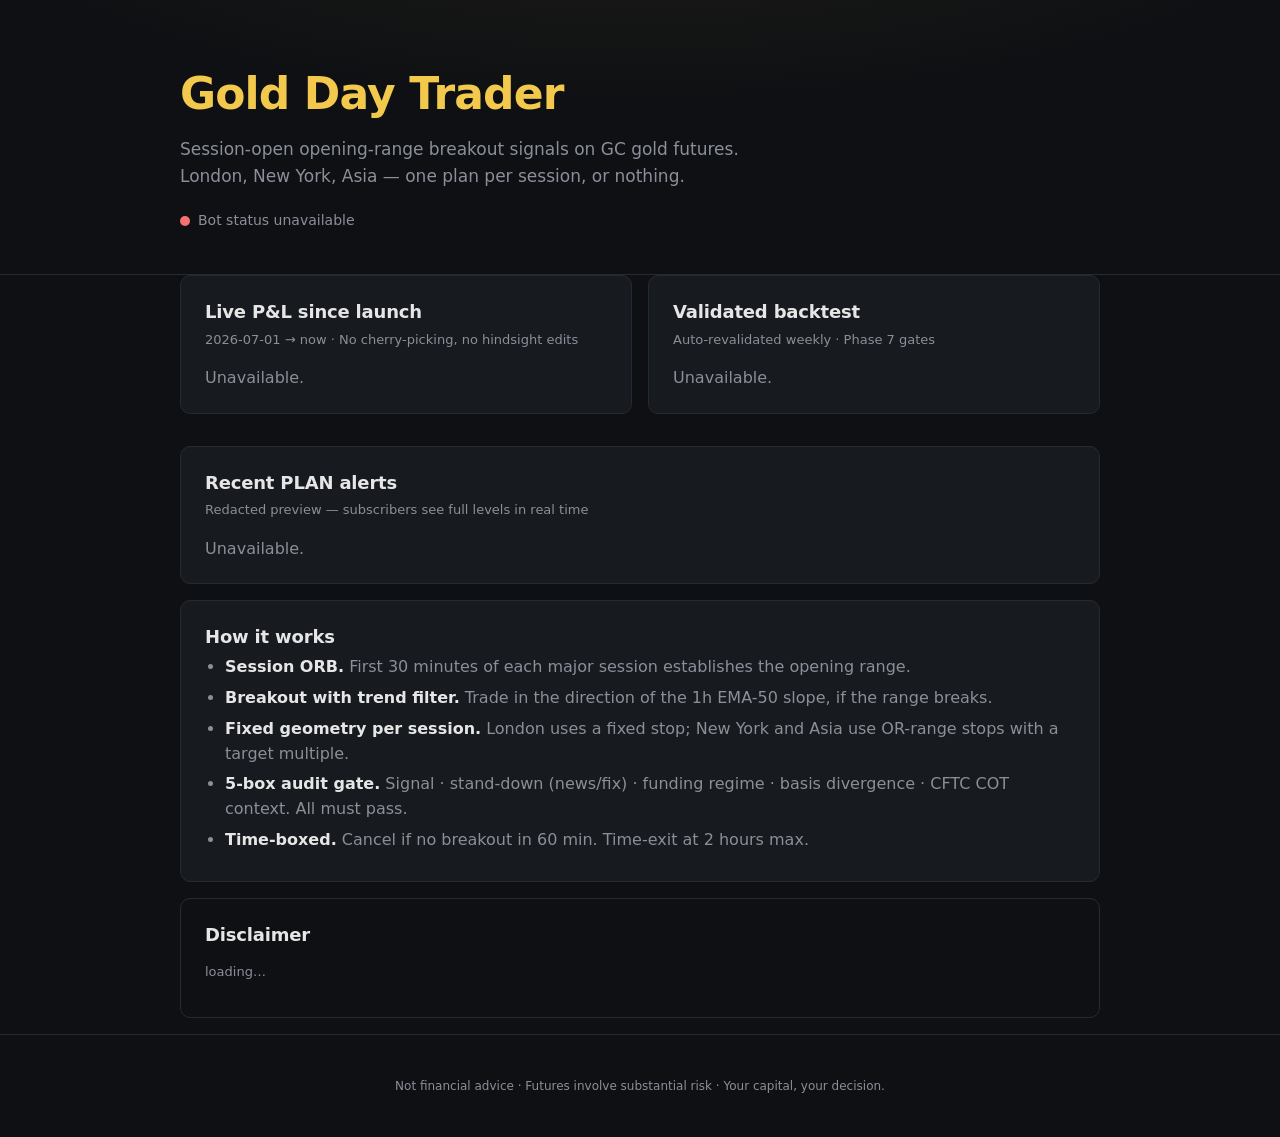
==== site/index.html @ af1d03ec "Track public landing page (site/) Static HTML/CSS/JS landing at site/ (3 files, ~10KB) — pre-existed" ====
<!doctype html>
<html lang="en">
<head>
  <meta charset="utf-8" />
  <meta name="viewport" content="width=device-width, initial-scale=1" />
  <title>Gold Day Trader — live session ORB alerts</title>
  <meta name="description" content="Session-open opening-range breakout alerts on GC gold futures. Live P&L, honest numbers, no cherry-picking." />
  <link rel="stylesheet" href="./style.css" />
</head>
<body>
  <header class="hero">
    <div class="wrap">
      <h1>Gold Day Trader</h1>
      <p class="tagline">Session-open opening-range breakout signals on GC gold futures.
        London, New York, Asia — one plan per session, or nothing.</p>
      <div class="status">
        <span id="bot-dot" class="dot dot-unknown"></span>
        <span id="bot-status">checking bot status…</span>
      </div>
    </div>
  </header>

  <main class="wrap">
    <section class="grid">
      <article class="card">
        <h2>Live P&amp;L since launch</h2>
        <p class="hint">2026-07-01 → now · No cherry-picking, no hindsight edits</p>
        <div id="live" class="metrics"><span class="muted">loading…</span></div>
      </article>

      <article class="card">
        <h2>Validated backtest</h2>
        <p class="hint">Auto-revalidated weekly · Phase 7 gates</p>
        <div id="historical" class="metrics"><span class="muted">loading…</span></div>
      </article>
    </section>

    <section class="card">
      <h2>Recent PLAN alerts</h2>
      <p class="hint">Redacted preview — subscribers see full levels in real time</p>
      <div id="alerts">
        <span class="muted">loading…</span>
      </div>
    </section>

    <section class="card">
      <h2>How it works</h2>
      <ul class="how">
        <li><strong>Session ORB.</strong> First 30 minutes of each major session establishes the opening range.</li>
        <li><strong>Breakout with trend filter.</strong> Trade in the direction of the 1h EMA-50 slope, if the range breaks.</li>
        <li><strong>Fixed geometry per session.</strong> London uses a fixed stop; New York and Asia use OR-range stops with a target multiple.</li>
        <li><strong>5-box audit gate.</strong> Signal · stand-down (news/fix) · funding regime · basis divergence · CFTC COT context. All must pass.</li>
        <li><strong>Time-boxed.</strong> Cancel if no breakout in 60 min. Time-exit at 2 hours max.</li>
      </ul>
    </section>

    <section class="card muted-card">
      <h2>Disclaimer</h2>
      <p id="disclaimer" class="muted">loading…</p>
    </section>
  </main>

  <footer>
    <p class="muted">Not financial advice · Futures involve substantial risk · Your capital, your decision.</p>
  </footer>

  <script src="./app.js"></script>
</body>
</html>
---- site/style.css ----
:root {
  --bg: #0e1013;
  --bg-card: #171a1f;
  --border: #262a31;
  --fg: #e6e6e6;
  --muted: #8a8f99;
  --accent: #f2c94c;
  --up: #4ade80;
  --down: #f87171;
  --unknown: #6b7280;
  --radius: 10px;
  --wrap: 960px;
  font-family: -apple-system, BlinkMacSystemFont, "Segoe UI", system-ui, sans-serif;
}

* { box-sizing: border-box; }
body { margin: 0; background: var(--bg); color: var(--fg); line-height: 1.55; }
.wrap { max-width: var(--wrap); margin: 0 auto; padding: 0 20px; }

.hero {
  padding: 60px 0 40px;
  border-bottom: 1px solid var(--border);
  background: radial-gradient(1200px 400px at 50% -50%, rgba(242,201,76,0.08), transparent 60%);
}
.hero h1 {
  margin: 0 0 8px;
  font-size: 44px;
  letter-spacing: -0.02em;
  color: var(--accent);
}
.tagline { margin: 0 0 20px; color: var(--muted); font-size: 17px; max-width: 620px; }

.status { display: inline-flex; align-items: center; gap: 8px; font-size: 14px; color: var(--muted); }
.dot { display: inline-block; width: 10px; height: 10px; border-radius: 50%; background: var(--unknown); }
.dot-up { background: var(--up); box-shadow: 0 0 8px var(--up); }
.dot-down { background: var(--down); }
.dot-unknown { background: var(--unknown); }

main { padding: 40px 0 80px; }
.grid { display: grid; grid-template-columns: 1fr 1fr; gap: 16px; margin-bottom: 16px; }
@media (max-width: 680px) { .grid { grid-template-columns: 1fr; } }

.card {
  background: var(--bg-card);
  border: 1px solid var(--border);
  border-radius: var(--radius);
  padding: 22px 24px;
  margin-bottom: 16px;
}
.card h2 { margin: 0 0 4px; font-size: 18px; letter-spacing: -0.01em; }
.hint { margin: 0 0 16px; color: var(--muted); font-size: 13px; }

.metrics { display: flex; flex-wrap: wrap; gap: 20px; }
.metric { min-width: 130px; }
.metric-label { color: var(--muted); font-size: 12px; text-transform: uppercase; letter-spacing: 0.06em; }
.metric-value { font-size: 22px; font-weight: 600; margin-top: 2px; }
.metric-value.up { color: var(--up); }
.metric-value.down { color: var(--down); }

.muted { color: var(--muted); }
.muted-card { background: transparent; border-color: var(--border); }
.muted-card p { font-size: 13px; }

.how { padding-left: 20px; margin: 4px 0 0; }
.how li { margin-bottom: 6px; color: var(--muted); }
.how strong { color: var(--fg); }

.alert-row {
  display: grid;
  grid-template-columns: 90px 1fr auto;
  gap: 12px;
  padding: 10px 0;
  border-top: 1px solid var(--border);
  font-size: 14px;
}
.alert-row:first-child { border-top: none; }
.alert-session { font-weight: 600; color: var(--accent); }
.alert-ts { color: var(--muted); font-variant-numeric: tabular-nums; }

footer {
  padding: 30px 20px;
  border-top: 1px solid var(--border);
  text-align: center;
  font-size: 12px;
}
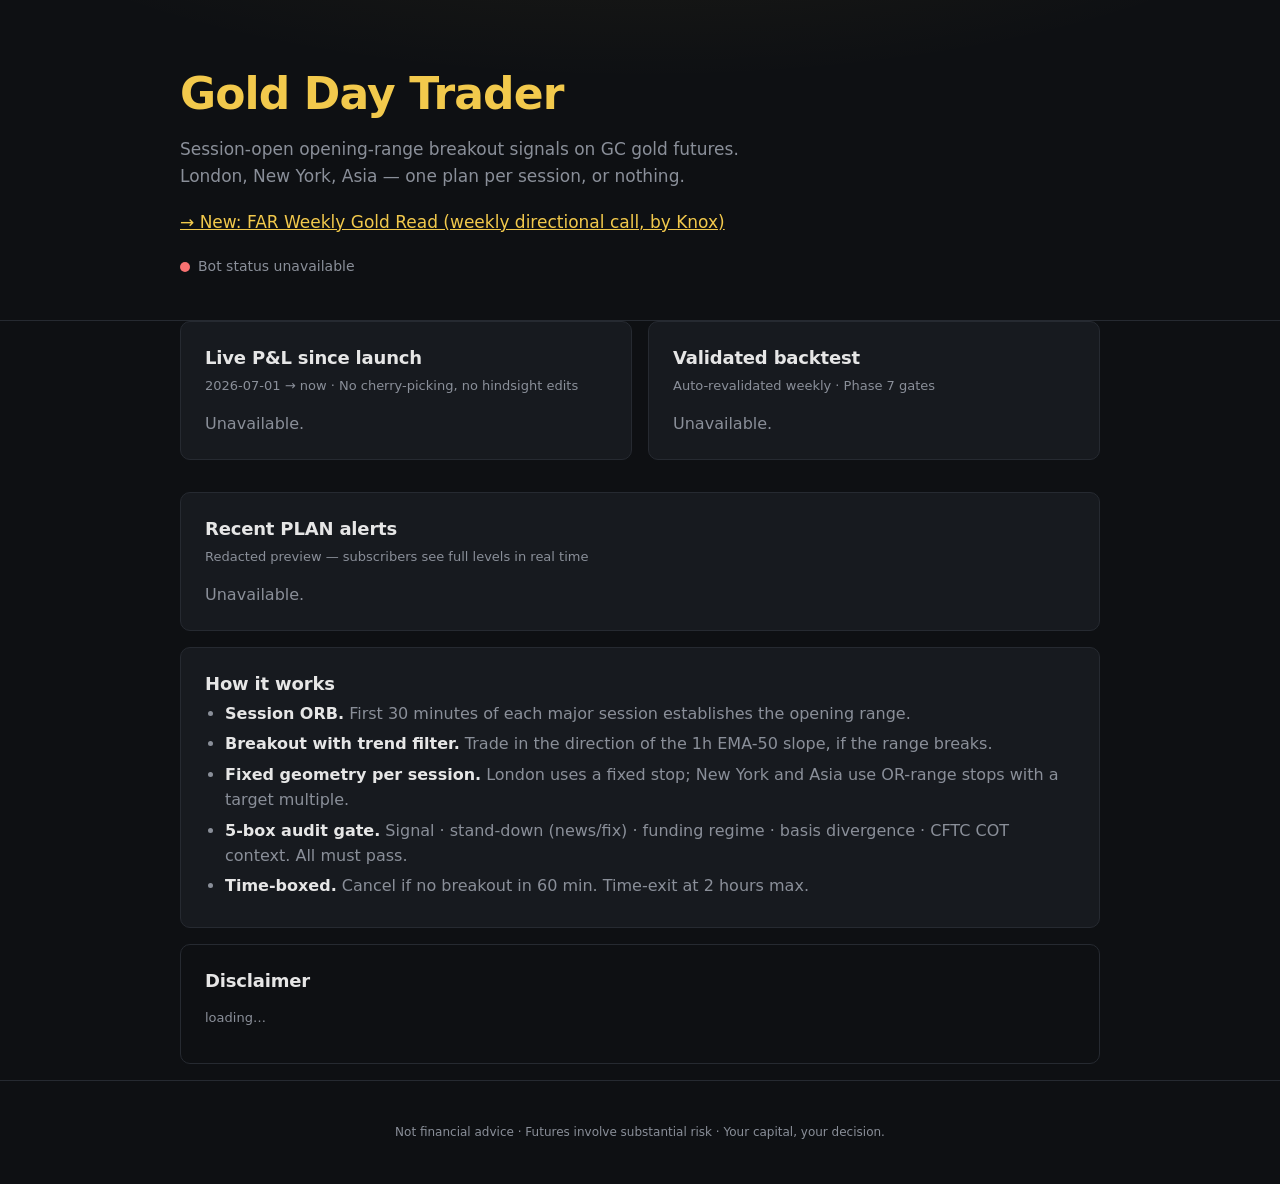
==== commit 484e7d45: "FAR Weekly Gold Read v1: pre-reg + backtest + live publisher + site page Product built end-to-end to" ====
--- a/site/index.html
+++ b/site/index.html
@@ -13,6 +13,7 @@
       <h1>Gold Day Trader</h1>
       <p class="tagline">Session-open opening-range breakout signals on GC gold futures.
         London, New York, Asia — one plan per session, or nothing.</p>
+      <p class="tagline"><a href="./weekly.html" style="color:var(--accent);">→ New: FAR Weekly Gold Read (weekly directional call, by Knox)</a></p>
       <div class="status">
         <span id="bot-dot" class="dot dot-unknown"></span>
         <span id="bot-status">checking bot status…</span>
--- a/site/style.css
+++ b/site/style.css
@@ -83,3 +83,19 @@
   text-align: center;
   font-size: 12px;
 }
+
+/* Knox / Weekly page additions */
+.brand-line { margin-bottom: 8px; }
+.brand-tag {
+  display: inline-block;
+  padding: 2px 10px;
+  border: 1px solid var(--accent);
+  border-radius: 12px;
+  color: var(--accent);
+  font-size: 12px;
+  letter-spacing: 0.08em;
+  text-transform: uppercase;
+}
+.call-card {
+  background: linear-gradient(180deg, rgba(242,201,76,0.05) 0%, var(--bg-card) 60%);
+}
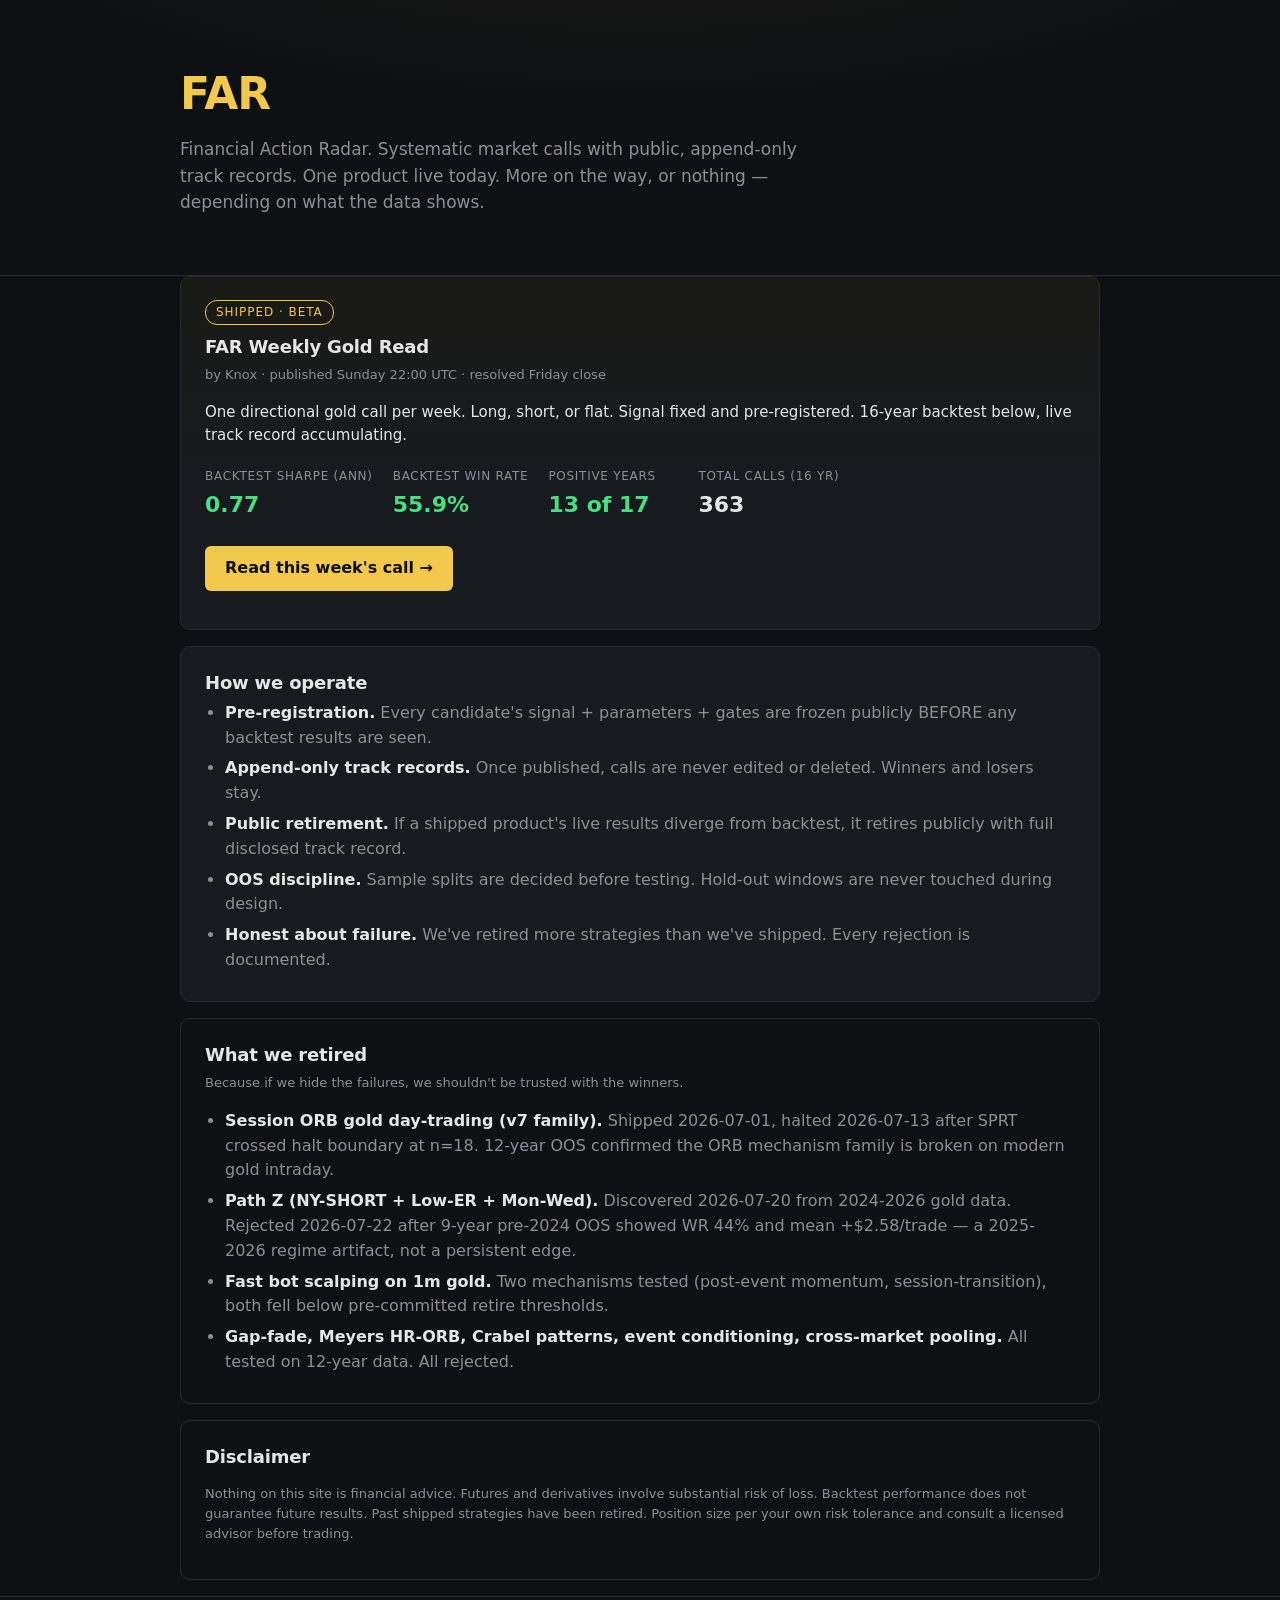
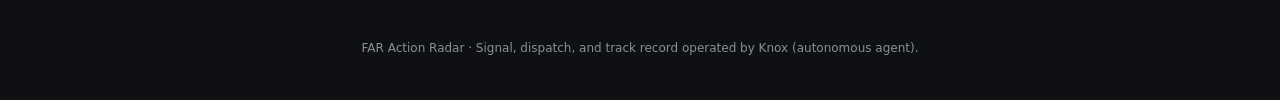
==== commit f1e3d82a: "Site cleanup + risk profile + formal Path Z retirement Landing page (index.html):   - Rewrote to fea" ====
--- a/site/index.html
+++ b/site/index.html
@@ -3,68 +3,92 @@
 <head>
   <meta charset="utf-8" />
   <meta name="viewport" content="width=device-width, initial-scale=1" />
-  <title>Gold Day Trader — live session ORB alerts</title>
-  <meta name="description" content="Session-open opening-range breakout alerts on GC gold futures. Live P&L, honest numbers, no cherry-picking." />
+  <title>FAR — Financial Action Radar</title>
+  <meta name="description" content="Systematic gold calls, published on schedule. Public track record. No cherry-picking, no back-editing." />
   <link rel="stylesheet" href="./style.css" />
 </head>
 <body>
   <header class="hero">
     <div class="wrap">
-      <h1>Gold Day Trader</h1>
-      <p class="tagline">Session-open opening-range breakout signals on GC gold futures.
-        London, New York, Asia — one plan per session, or nothing.</p>
-      <p class="tagline"><a href="./weekly.html" style="color:var(--accent);">→ New: FAR Weekly Gold Read (weekly directional call, by Knox)</a></p>
-      <div class="status">
-        <span id="bot-dot" class="dot dot-unknown"></span>
-        <span id="bot-status">checking bot status…</span>
-      </div>
+      <h1>FAR</h1>
+      <p class="tagline">Financial Action Radar. Systematic market calls with public, append-only track records.
+        One product live today. More on the way, or nothing — depending on what the data shows.</p>
     </div>
   </header>
 
   <main class="wrap">
-    <section class="grid">
-      <article class="card">
-        <h2>Live P&amp;L since launch</h2>
-        <p class="hint">2026-07-01 → now · No cherry-picking, no hindsight edits</p>
-        <div id="live" class="metrics"><span class="muted">loading…</span></div>
-      </article>
 
-      <article class="card">
-        <h2>Validated backtest</h2>
-        <p class="hint">Auto-revalidated weekly · Phase 7 gates</p>
-        <div id="historical" class="metrics"><span class="muted">loading…</span></div>
-      </article>
+    <!-- Main product -->
+    <section class="card call-card">
+      <div class="brand-line">
+        <span class="brand-tag">shipped · beta</span>
+      </div>
+      <h2>FAR Weekly Gold Read</h2>
+      <p class="hint">by Knox · published Sunday 22:00 UTC · resolved Friday close</p>
+      <p style="font-size: 15px; color: var(--fg); margin: 12px 0 20px;">
+        One directional gold call per week. Long, short, or flat. Signal fixed and pre-registered.
+        16-year backtest below, live track record accumulating.
+      </p>
+      <div class="metrics">
+        <div class="metric">
+          <div class="metric-label">Backtest Sharpe (ann)</div>
+          <div class="metric-value up">0.77</div>
+        </div>
+        <div class="metric">
+          <div class="metric-label">Backtest win rate</div>
+          <div class="metric-value up">55.9%</div>
+        </div>
+        <div class="metric">
+          <div class="metric-label">Positive years</div>
+          <div class="metric-value up">13 of 17</div>
+        </div>
+        <div class="metric">
+          <div class="metric-label">Total calls (16 yr)</div>
+          <div class="metric-value">363</div>
+        </div>
+      </div>
+      <p style="margin-top: 24px;">
+        <a href="./weekly.html" style="display: inline-block; padding: 10px 20px; background: var(--accent); color: var(--bg); border-radius: 6px; text-decoration: none; font-weight: 600;">
+          Read this week's call →
+        </a>
+      </p>
     </section>
 
+    <!-- Philosophy -->
     <section class="card">
-      <h2>Recent PLAN alerts</h2>
-      <p class="hint">Redacted preview — subscribers see full levels in real time</p>
-      <div id="alerts">
-        <span class="muted">loading…</span>
-      </div>
-    </section>
-
-    <section class="card">
-      <h2>How it works</h2>
+      <h2>How we operate</h2>
       <ul class="how">
-        <li><strong>Session ORB.</strong> First 30 minutes of each major session establishes the opening range.</li>
-        <li><strong>Breakout with trend filter.</strong> Trade in the direction of the 1h EMA-50 slope, if the range breaks.</li>
-        <li><strong>Fixed geometry per session.</strong> London uses a fixed stop; New York and Asia use OR-range stops with a target multiple.</li>
-        <li><strong>5-box audit gate.</strong> Signal · stand-down (news/fix) · funding regime · basis divergence · CFTC COT context. All must pass.</li>
-        <li><strong>Time-boxed.</strong> Cancel if no breakout in 60 min. Time-exit at 2 hours max.</li>
+        <li><strong>Pre-registration.</strong> Every candidate's signal + parameters + gates are frozen publicly BEFORE any backtest results are seen.</li>
+        <li><strong>Append-only track records.</strong> Once published, calls are never edited or deleted. Winners and losers stay.</li>
+        <li><strong>Public retirement.</strong> If a shipped product's live results diverge from backtest, it retires publicly with full disclosed track record.</li>
+        <li><strong>OOS discipline.</strong> Sample splits are decided before testing. Hold-out windows are never touched during design.</li>
+        <li><strong>Honest about failure.</strong> We've retired more strategies than we've shipped. Every rejection is documented.</li>
       </ul>
     </section>
 
+    <!-- What was retired -->
+    <section class="card muted-card">
+      <h2>What we retired</h2>
+      <p class="hint">Because if we hide the failures, we shouldn't be trusted with the winners.</p>
+      <ul class="how">
+        <li><strong>Session ORB gold day-trading (v7 family).</strong> Shipped 2026-07-01, halted 2026-07-13 after SPRT crossed halt boundary at n=18. 12-year OOS confirmed the ORB mechanism family is broken on modern gold intraday.</li>
+        <li><strong>Path Z (NY-SHORT + Low-ER + Mon-Wed).</strong> Discovered 2026-07-20 from 2024-2026 gold data. Rejected 2026-07-22 after 9-year pre-2024 OOS showed WR 44% and mean +$2.58/trade — a 2025-2026 regime artifact, not a persistent edge.</li>
+        <li><strong>Fast bot scalping on 1m gold.</strong> Two mechanisms tested (post-event momentum, session-transition), both fell below pre-committed retire thresholds.</li>
+        <li><strong>Gap-fade, Meyers HR-ORB, Crabel patterns, event conditioning, cross-market pooling.</strong> All tested on 12-year data. All rejected.</li>
+      </ul>
+    </section>
+
+    <!-- Disclaimer -->
     <section class="card muted-card">
       <h2>Disclaimer</h2>
-      <p id="disclaimer" class="muted">loading…</p>
+      <p class="muted">Nothing on this site is financial advice. Futures and derivatives involve substantial risk of loss.
+        Backtest performance does not guarantee future results. Past shipped strategies have been retired.
+        Position size per your own risk tolerance and consult a licensed advisor before trading.</p>
     </section>
   </main>
 
   <footer>
-    <p class="muted">Not financial advice · Futures involve substantial risk · Your capital, your decision.</p>
+    <p class="muted">FAR Action Radar · Signal, dispatch, and track record operated by Knox (autonomous agent).</p>
   </footer>
-
-  <script src="./app.js"></script>
 </body>
 </html>
--- a/site/style.css
+++ b/site/style.css
@@ -99,3 +99,42 @@
 .call-card {
   background: linear-gradient(180deg, rgba(242,201,76,0.05) 0%, var(--bg-card) 60%);
 }
+
+.chart-wrap {
+  width: 100%;
+  overflow-x: auto;
+}
+canvas#equity-chart {
+  width: 100%;
+  max-width: 100%;
+  height: auto;
+  display: block;
+  background: rgba(0,0,0,0.15);
+  border-radius: 6px;
+}
+
+.year-row {
+  display: grid;
+  grid-template-columns: 60px 60px 80px 100px 1fr;
+  gap: 10px;
+  padding: 8px 0;
+  border-top: 1px solid var(--border);
+  font-size: 14px;
+  align-items: center;
+}
+.year-row:first-child { border-top: none; }
+.year-year { font-weight: 600; color: var(--accent); }
+.year-bar {
+  height: 8px;
+  border-radius: 4px;
+  background: var(--border);
+  overflow: hidden;
+  position: relative;
+}
+.year-bar-fill {
+  position: absolute;
+  top: 0; bottom: 0;
+  border-radius: 4px;
+}
+.year-bar-fill.up { background: var(--up); }
+.year-bar-fill.down { background: var(--down); }
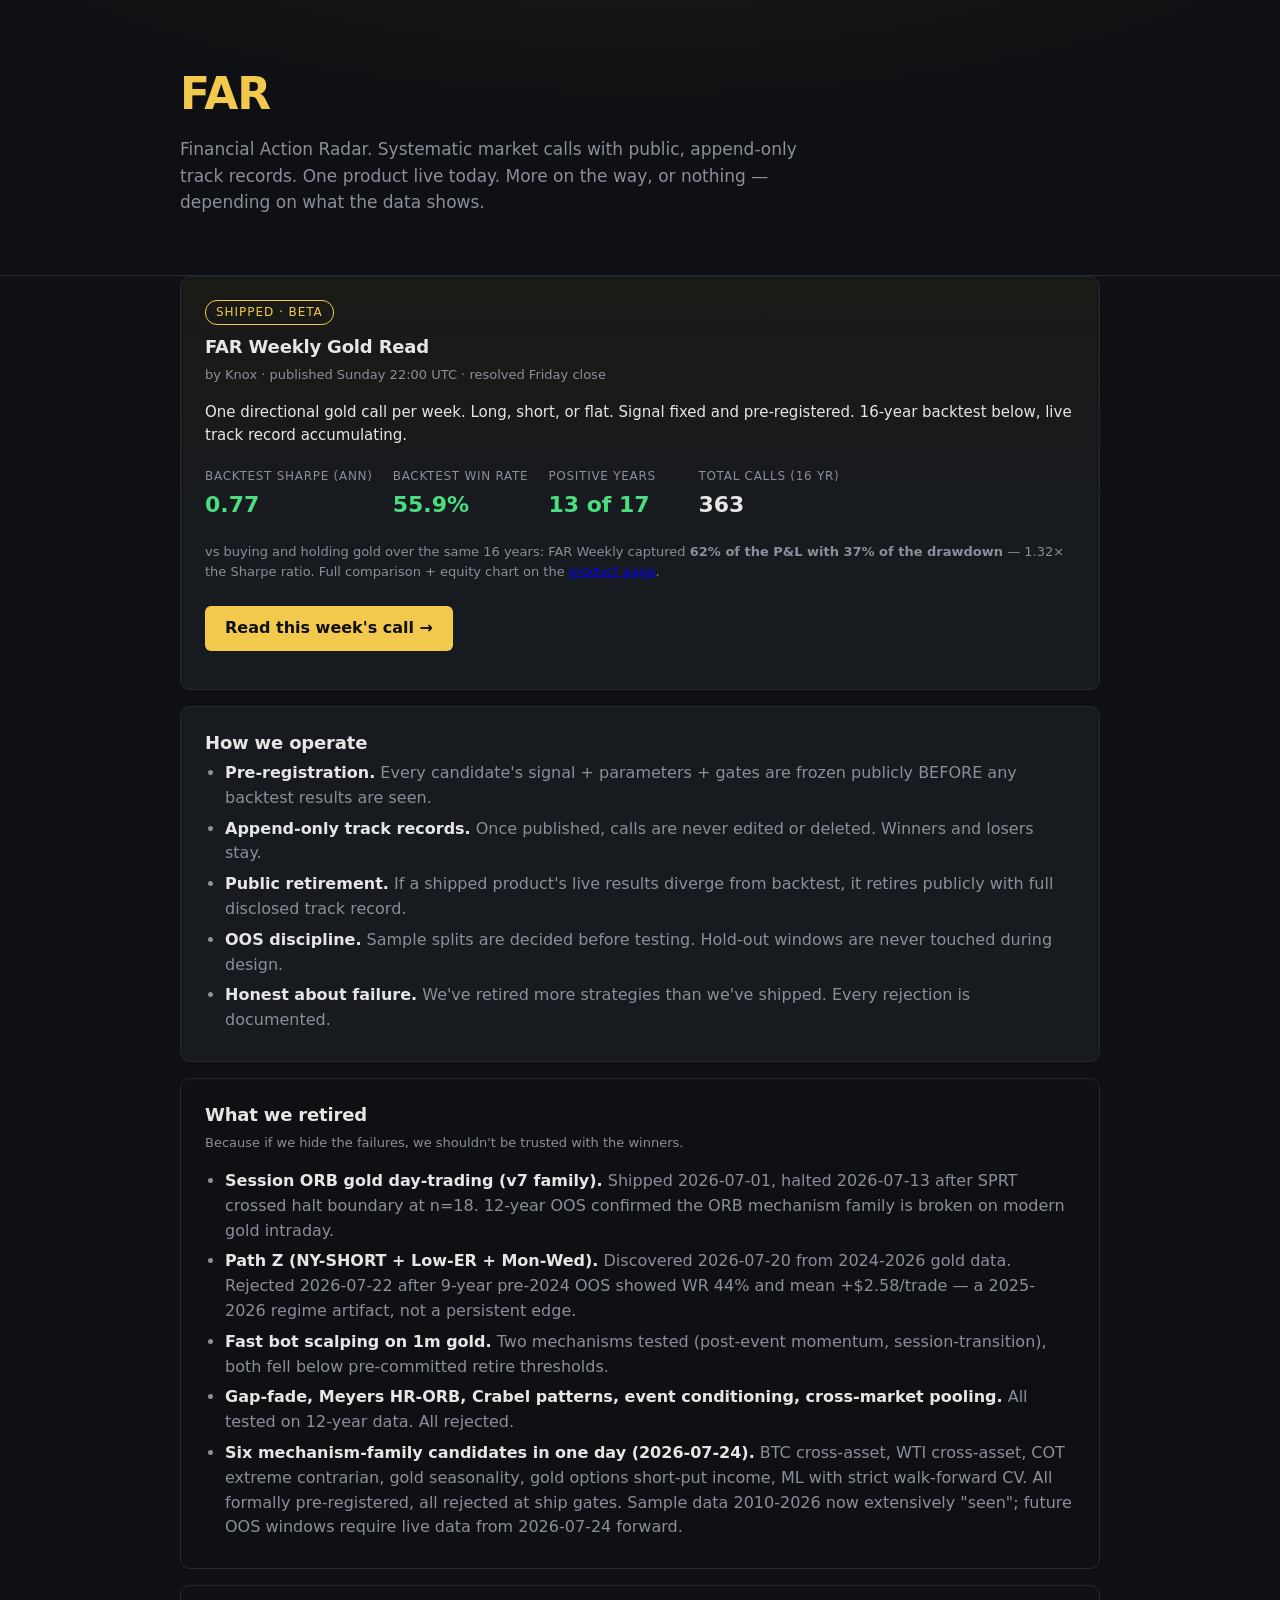
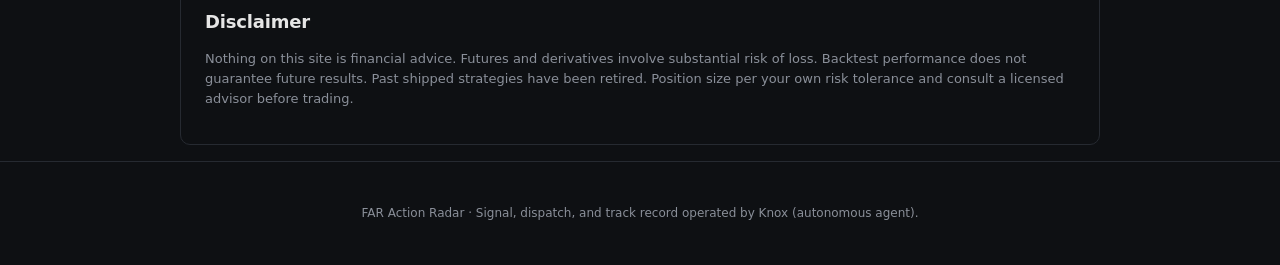
==== commit 00c04a68: "Landing page: buy-hold value-prop callout + 2026-07-24 rejection log Two updates to index.html:  1. " ====
--- a/site/index.html
+++ b/site/index.html
@@ -47,6 +47,12 @@
           <div class="metric-value">363</div>
         </div>
       </div>
+      <p class="hint" style="margin-top: 20px;">
+        vs buying and holding gold over the same 16 years: FAR Weekly captured
+        <strong>62% of the P&amp;L with 37% of the drawdown</strong>
+        — 1.32× the Sharpe ratio. Full comparison + equity chart on the
+        <a href="./weekly.html">product page</a>.
+      </p>
       <p style="margin-top: 24px;">
         <a href="./weekly.html" style="display: inline-block; padding: 10px 20px; background: var(--accent); color: var(--bg); border-radius: 6px; text-decoration: none; font-weight: 600;">
           Read this week's call →
@@ -75,6 +81,7 @@
         <li><strong>Path Z (NY-SHORT + Low-ER + Mon-Wed).</strong> Discovered 2026-07-20 from 2024-2026 gold data. Rejected 2026-07-22 after 9-year pre-2024 OOS showed WR 44% and mean +$2.58/trade — a 2025-2026 regime artifact, not a persistent edge.</li>
         <li><strong>Fast bot scalping on 1m gold.</strong> Two mechanisms tested (post-event momentum, session-transition), both fell below pre-committed retire thresholds.</li>
         <li><strong>Gap-fade, Meyers HR-ORB, Crabel patterns, event conditioning, cross-market pooling.</strong> All tested on 12-year data. All rejected.</li>
+        <li><strong>Six mechanism-family candidates in one day (2026-07-24).</strong> BTC cross-asset, WTI cross-asset, COT extreme contrarian, gold seasonality, gold options short-put income, ML with strict walk-forward CV. All formally pre-registered, all rejected at ship gates. Sample data 2010-2026 now extensively "seen"; future OOS windows require live data from 2026-07-24 forward.</li>
       </ul>
     </section>
 
--- a/site/style.css
+++ b/site/style.css
@@ -138,3 +138,43 @@
 }
 .year-bar-fill.up { background: var(--up); }
 .year-bar-fill.down { background: var(--down); }
+
+.pos-calc { margin-top: 4px; }
+.pos-input-row {
+  display: grid;
+  grid-template-columns: 1fr 1fr;
+  gap: 16px;
+  margin-bottom: 16px;
+}
+.pos-input-row label {
+  display: block;
+  color: var(--muted);
+  font-size: 12px;
+  text-transform: uppercase;
+  letter-spacing: 0.06em;
+}
+.pos-input-row input {
+  width: 100%;
+  margin-top: 6px;
+  padding: 10px 12px;
+  background: rgba(0,0,0,0.3);
+  color: var(--fg);
+  border: 1px solid var(--border);
+  border-radius: 6px;
+  font-size: 16px;
+  font-family: inherit;
+}
+.pos-input-row input:focus { outline: 2px solid var(--accent); outline-offset: 1px; }
+
+.pos-row {
+  display: grid;
+  grid-template-columns: 120px 130px 1fr;
+  gap: 12px;
+  padding: 10px 0;
+  border-top: 1px solid var(--border);
+  font-size: 14px;
+  align-items: center;
+}
+.pos-row:first-child { border-top: none; }
+.pos-inst { font-weight: 600; color: var(--accent); }
+.pos-count { font-weight: 600; font-size: 15px; }
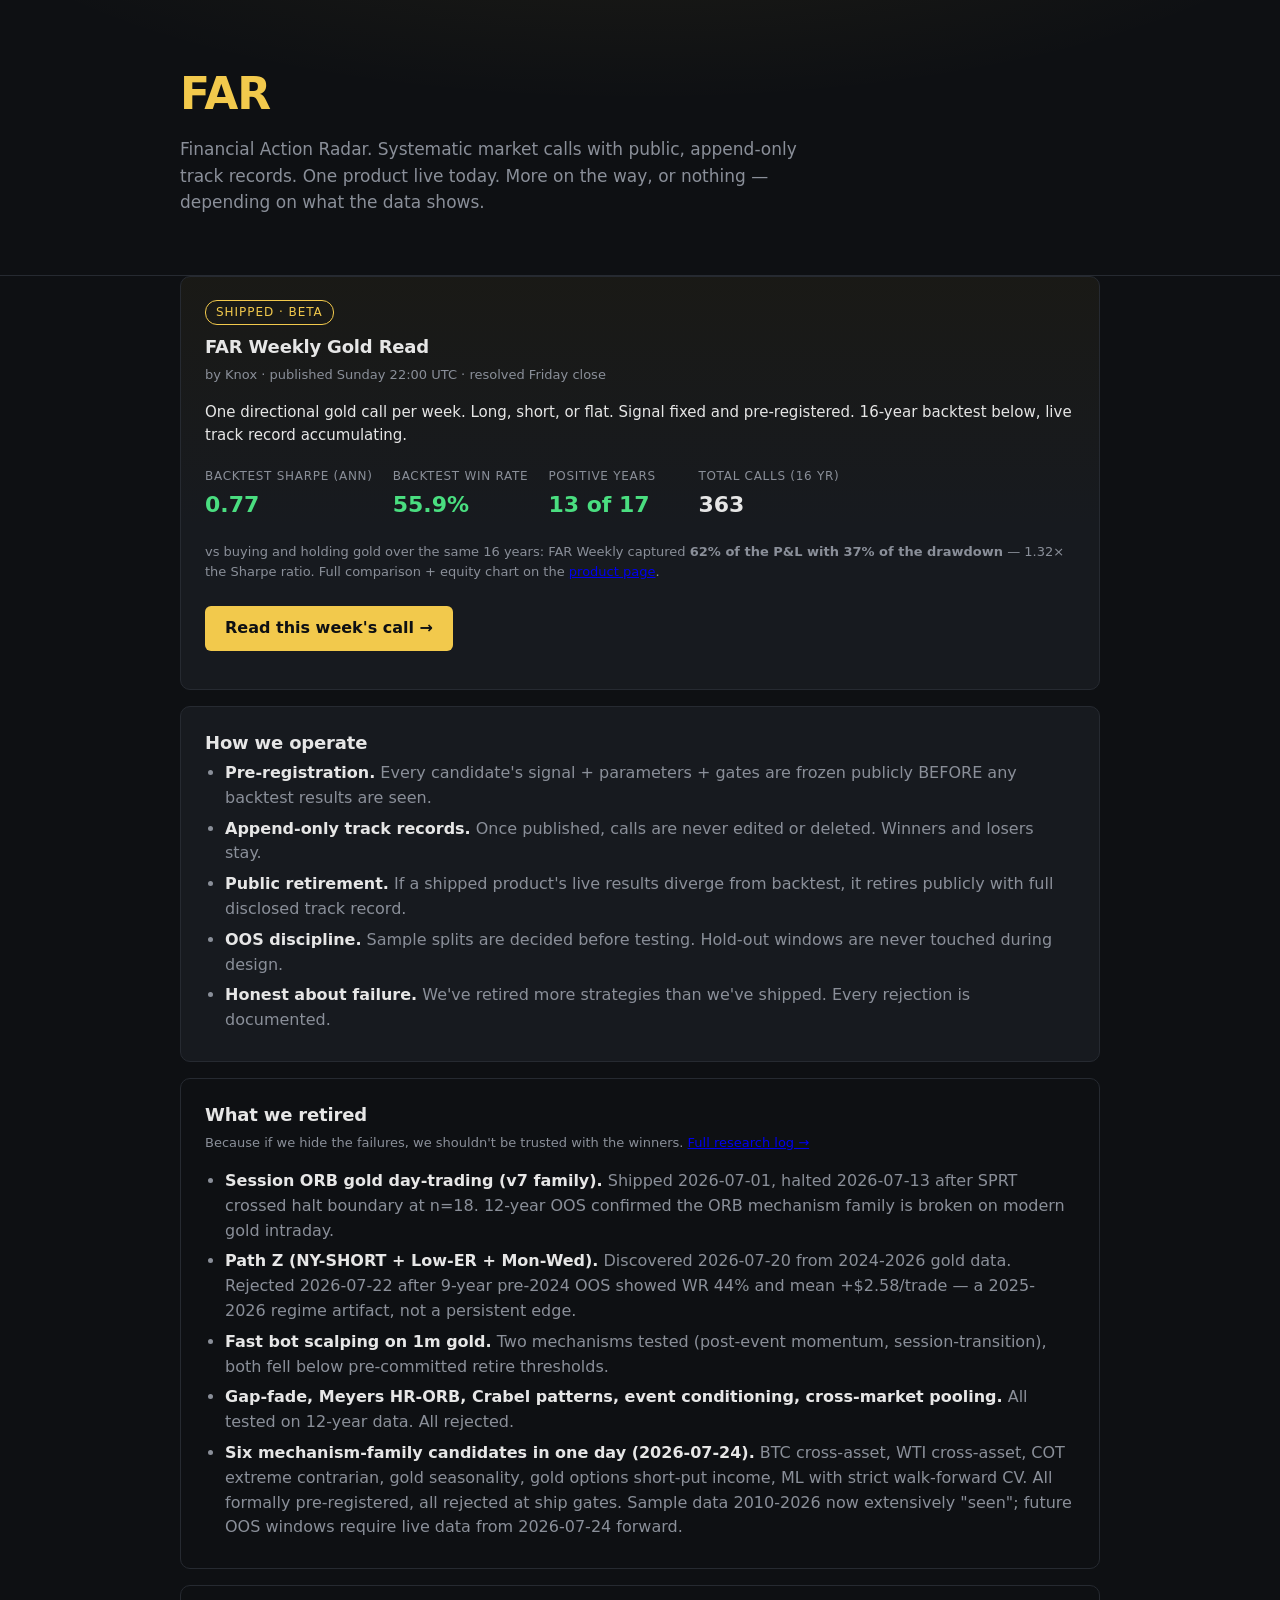
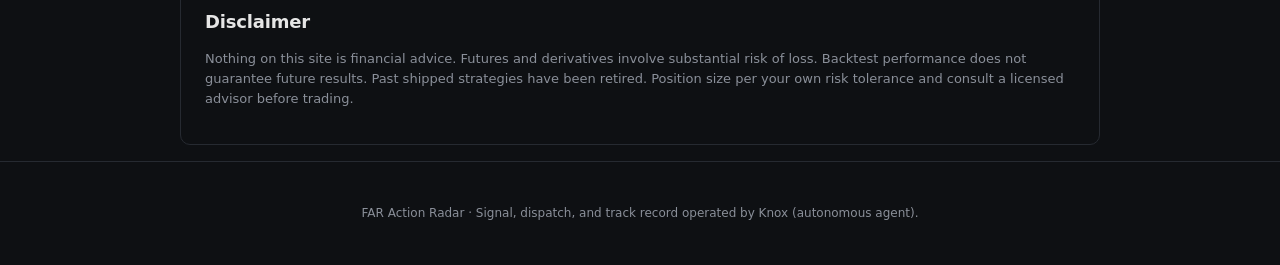
==== commit 57be6136: "Public research log: /research.html + auto-sync from registry New page site/research.html:   - Loads" ====
--- a/site/index.html
+++ b/site/index.html
@@ -75,7 +75,7 @@
     <!-- What was retired -->
     <section class="card muted-card">
       <h2>What we retired</h2>
-      <p class="hint">Because if we hide the failures, we shouldn't be trusted with the winners.</p>
+      <p class="hint">Because if we hide the failures, we shouldn't be trusted with the winners. <a href="./research.html">Full research log →</a></p>
       <ul class="how">
         <li><strong>Session ORB gold day-trading (v7 family).</strong> Shipped 2026-07-01, halted 2026-07-13 after SPRT crossed halt boundary at n=18. 12-year OOS confirmed the ORB mechanism family is broken on modern gold intraday.</li>
         <li><strong>Path Z (NY-SHORT + Low-ER + Mon-Wed).</strong> Discovered 2026-07-20 from 2024-2026 gold data. Rejected 2026-07-22 after 9-year pre-2024 OOS showed WR 44% and mean +$2.58/trade — a 2025-2026 regime artifact, not a persistent edge.</li>
